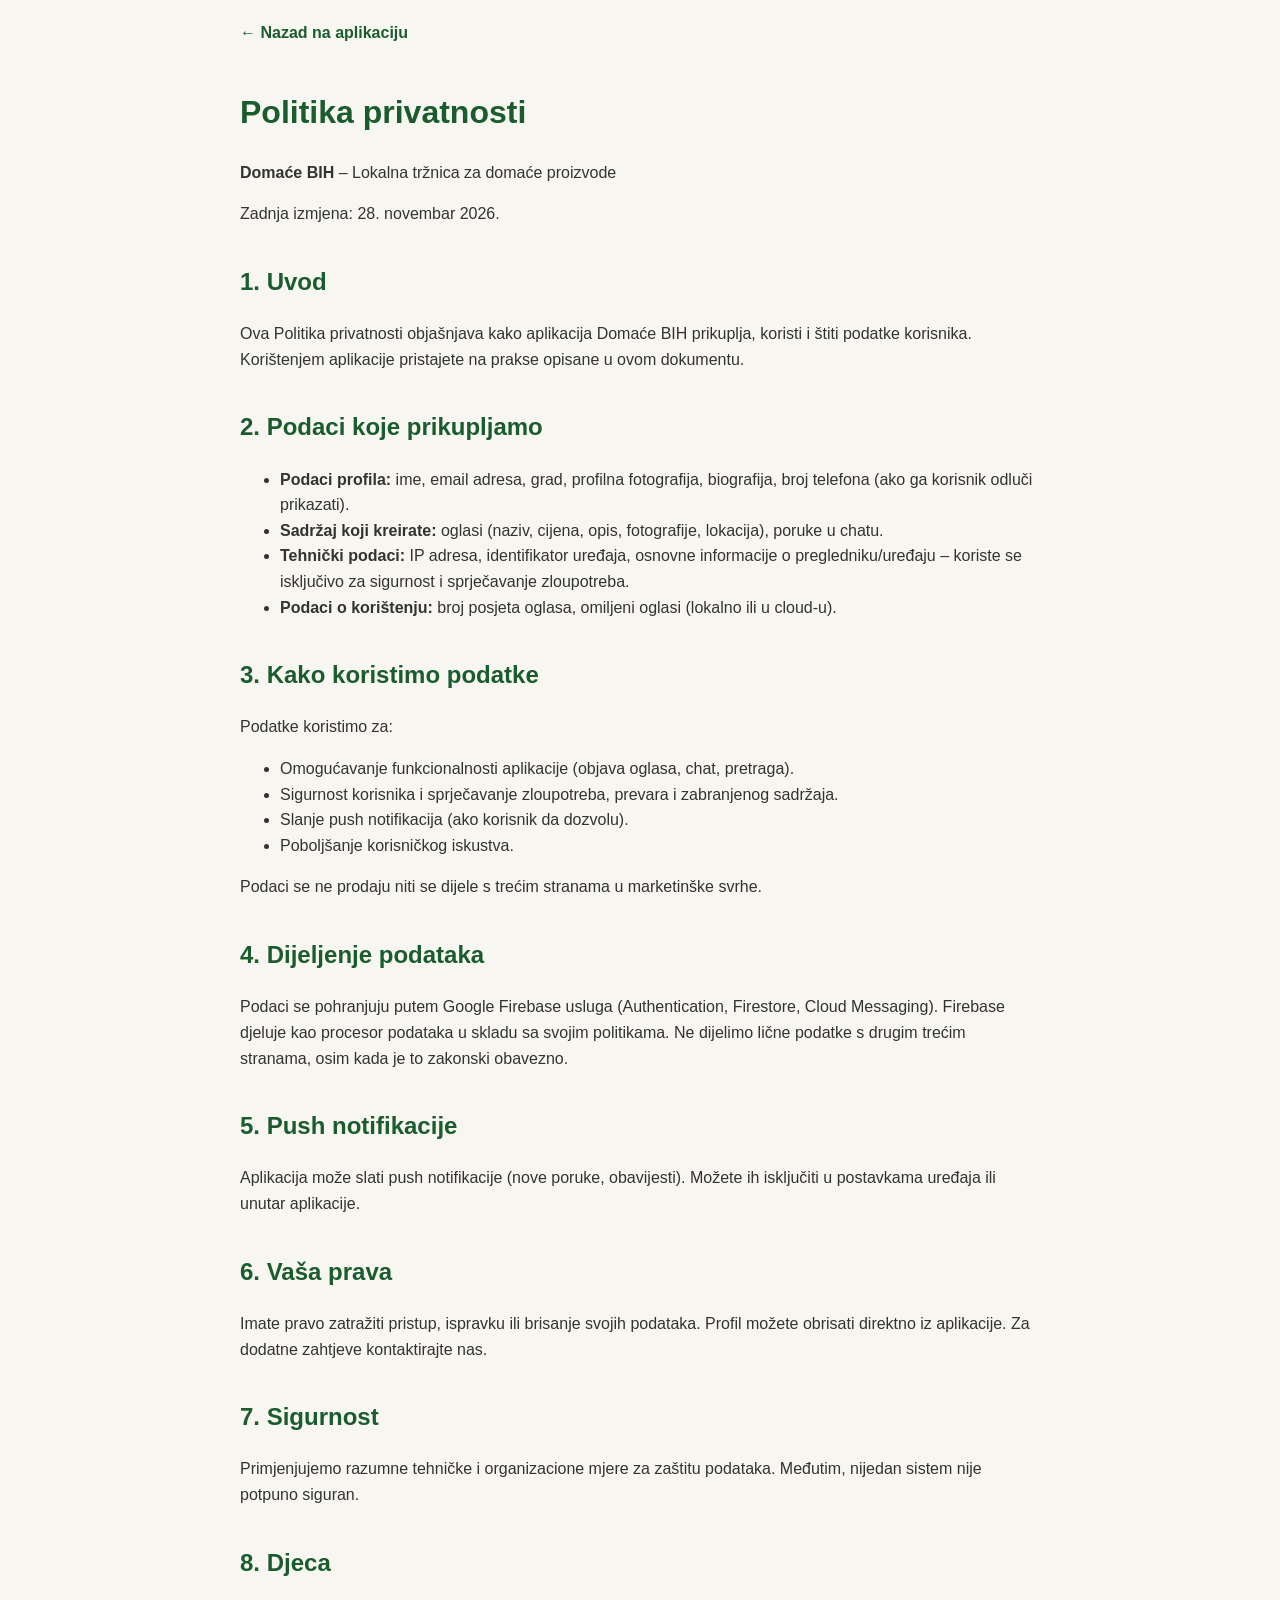
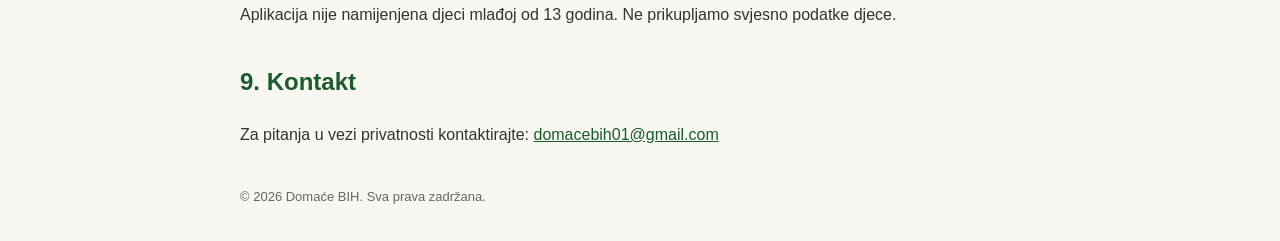
==== PrivacyPolicy.html @ c04f3327 "Add files via upload" ====
<!DOCTYPE html>
<html lang="bs">
<head>
<meta charset="UTF-8">
<meta name="viewport" content="width=device-width,initial-scale=1">
<title>Politika privatnosti - Domaće BIH</title>
<style>
body { font-family: Arial, sans-serif; line-height: 1.6; color: #333; max-width: 800px; margin: 0 auto; padding: 20px; background: #f8f6f0; }
h1 { color: #1a5c2e; }
h2 { color: #1a5c2e; margin-top: 1.5em; }
a { color: #1a5c2e; }
.back { display: inline-block; margin-bottom: 20px; color: #1a5c2e; text-decoration: none; font-weight: bold; }
</style>
</head>
<body>
<a href="./" class="back">← Nazad na aplikaciju</a>
<h1>Politika privatnosti</h1>
<p><strong>Domaće BIH</strong> – Lokalna tržnica za domaće proizvode</p>
<p>Zadnja izmjena: 28. novembar 2026.</p>

<h2>1. Uvod</h2>
<p>Ova Politika privatnosti objašnjava kako aplikacija Domaće BIH prikuplja, koristi i štiti podatke korisnika. Korištenjem aplikacije pristajete na prakse opisane u ovom dokumentu.</p>

<h2>2. Podaci koje prikupljamo</h2>
<ul>
<li><strong>Podaci profila:</strong> ime, email adresa, grad, profilna fotografija, biografija, broj telefona (ako ga korisnik odluči prikazati).</li>
<li><strong>Sadržaj koji kreirate:</strong> oglasi (naziv, cijena, opis, fotografije, lokacija), poruke u chatu.</li>
<li><strong>Tehnički podaci:</strong> IP adresa, identifikator uređaja, osnovne informacije o pregledniku/uređaju – koriste se isključivo za sigurnost i sprječavanje zloupotreba.</li>
<li><strong>Podaci o korištenju:</strong> broj posjeta oglasa, omiljeni oglasi (lokalno ili u cloud-u).</li>
</ul>

<h2>3. Kako koristimo podatke</h2>
<p>Podatke koristimo za:</p>
<ul>
<li>Omogućavanje funkcionalnosti aplikacije (objava oglasa, chat, pretraga).</li>
<li>Sigurnost korisnika i sprječavanje zloupotreba, prevara i zabranjenog sadržaja.</li>
<li>Slanje push notifikacija (ako korisnik da dozvolu).</li>
<li>Poboljšanje korisničkog iskustva.</li>
</ul>
<p>Podaci se ne prodaju niti se dijele s trećim stranama u marketinške svrhe.</p>

<h2>4. Dijeljenje podataka</h2>
<p>Podaci se pohranjuju putem Google Firebase usluga (Authentication, Firestore, Cloud Messaging). Firebase djeluje kao procesor podataka u skladu sa svojim politikama. Ne dijelimo lične podatke s drugim trećim stranama, osim kada je to zakonski obavezno.</p>

<h2>5. Push notifikacije</h2>
<p>Aplikacija može slati push notifikacije (nove poruke, obavijesti). Možete ih isključiti u postavkama uređaja ili unutar aplikacije.</p>

<h2>6. Vaša prava</h2>
<p>Imate pravo zatražiti pristup, ispravku ili brisanje svojih podataka. Profil možete obrisati direktno iz aplikacije. Za dodatne zahtjeve kontaktirajte nas.</p>

<h2>7. Sigurnost</h2>
<p>Primjenjujemo razumne tehničke i organizacione mjere za zaštitu podataka. Međutim, nijedan sistem nije potpuno siguran.</p>

<h2>8. Djeca</h2>
<p>Aplikacija nije namijenjena djeci mlađoj od 13 godina. Ne prikupljamo svjesno podatke djece.</p>

<h2>9. Kontakt</h2>
<p>Za pitanja u vezi privatnosti kontaktirajte: <a href="mailto:domacebih01@gmail.com">domacebih01@gmail.com</a></p>

<p style="margin-top:40px;font-size:13px;color:#666;">© 2026 Domaće BIH. Sva prava zadržana.</p>
</body>
</html>
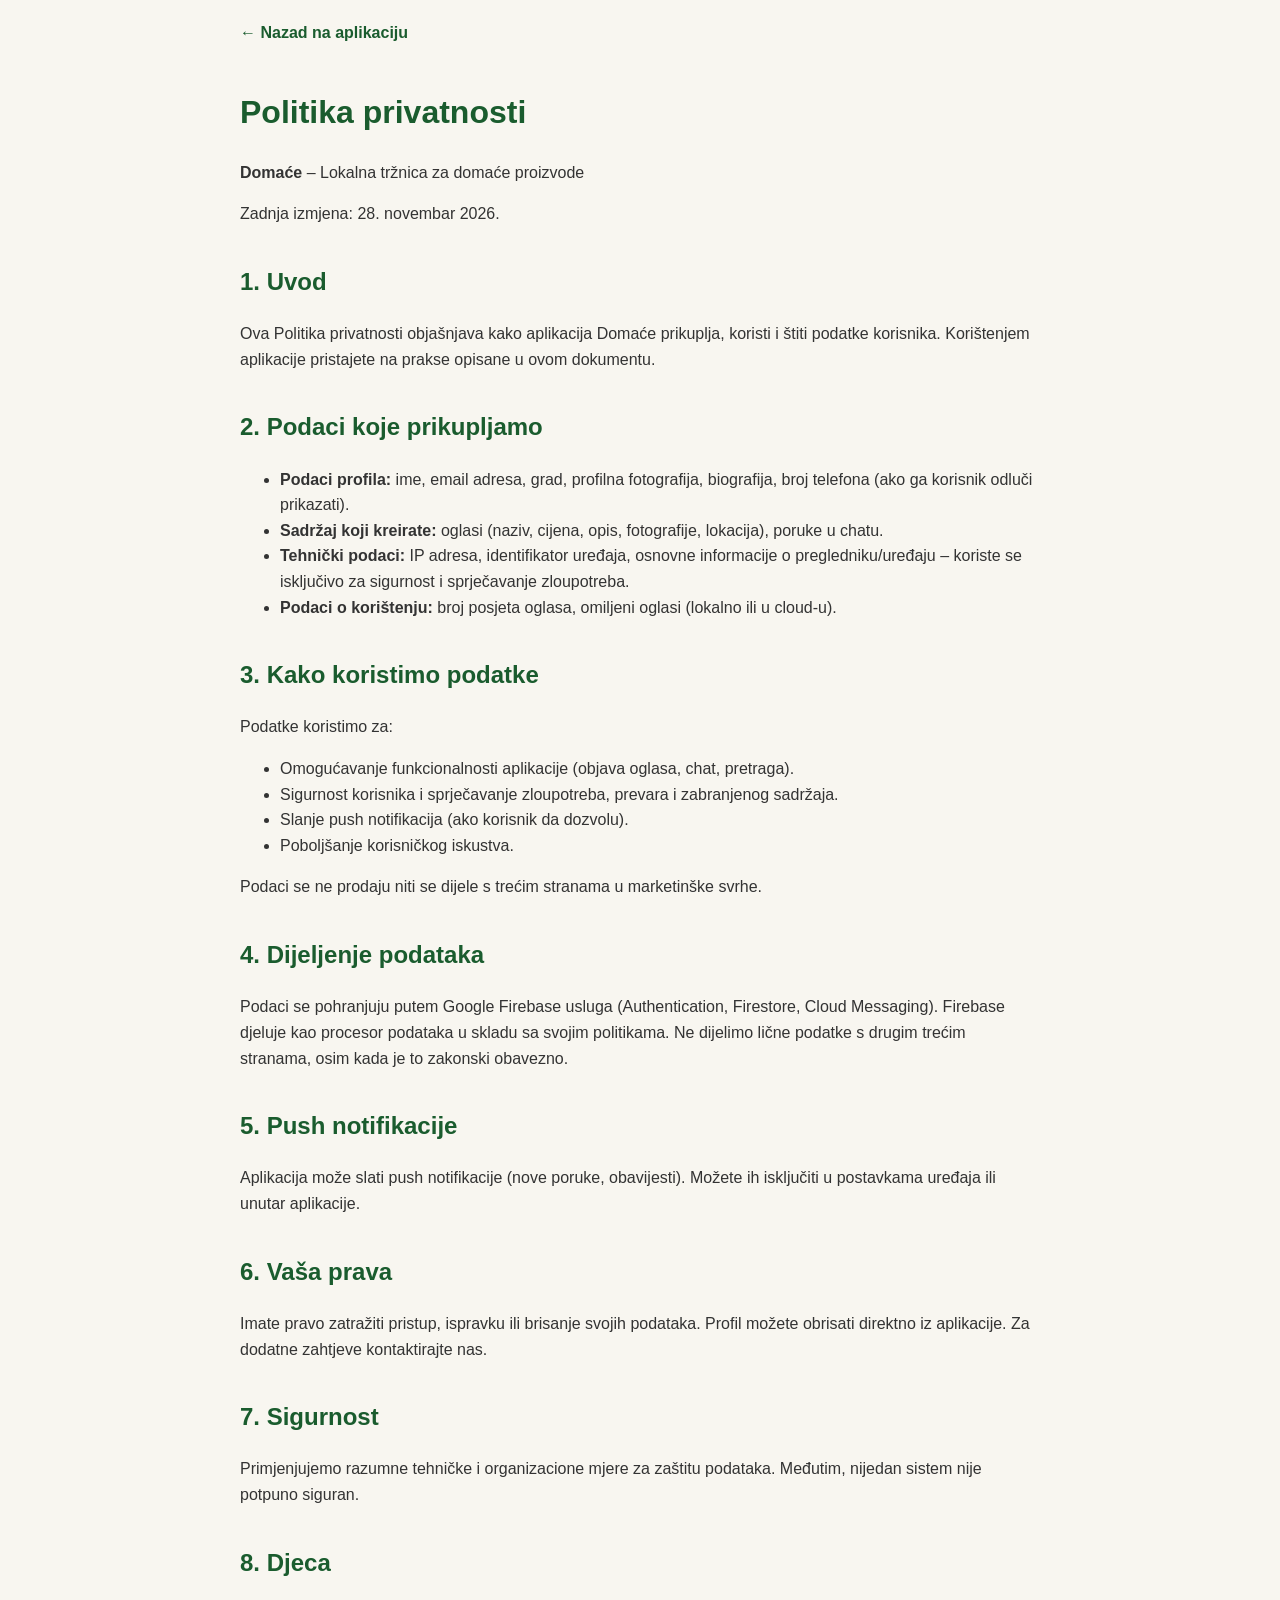
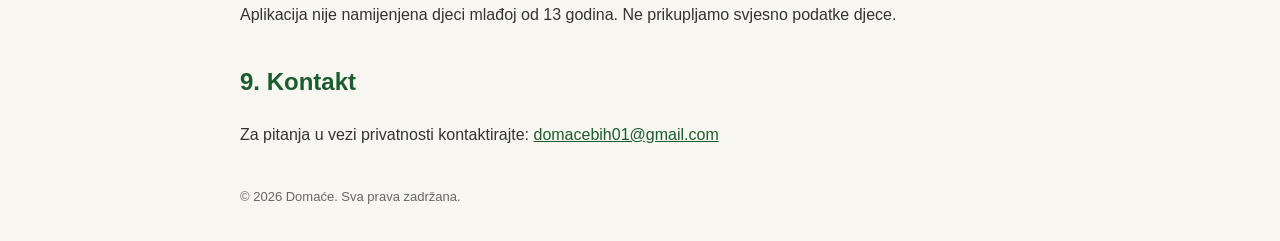
==== commit e7d18fc2: "Add files via upload" ====
--- a/PrivacyPolicy.html
+++ b/PrivacyPolicy.html
@@ -3,7 +3,7 @@
 <head>
 <meta charset="UTF-8">
 <meta name="viewport" content="width=device-width,initial-scale=1">
-<title>Politika privatnosti - Domaće BIH</title>
+<title>Politika privatnosti - Domaće</title>
 <style>
 body { font-family: Arial, sans-serif; line-height: 1.6; color: #333; max-width: 800px; margin: 0 auto; padding: 20px; background: #f8f6f0; }
 h1 { color: #1a5c2e; }
@@ -15,11 +15,11 @@
 <body>
 <a href="./" class="back">← Nazad na aplikaciju</a>
 <h1>Politika privatnosti</h1>
-<p><strong>Domaće BIH</strong> – Lokalna tržnica za domaće proizvode</p>
+<p><strong>Domaće</strong> – Lokalna tržnica za domaće proizvode</p>
 <p>Zadnja izmjena: 28. novembar 2026.</p>
 
 <h2>1. Uvod</h2>
-<p>Ova Politika privatnosti objašnjava kako aplikacija Domaće BIH prikuplja, koristi i štiti podatke korisnika. Korištenjem aplikacije pristajete na prakse opisane u ovom dokumentu.</p>
+<p>Ova Politika privatnosti objašnjava kako aplikacija Domaće prikuplja, koristi i štiti podatke korisnika. Korištenjem aplikacije pristajete na prakse opisane u ovom dokumentu.</p>
 
 <h2>2. Podaci koje prikupljamo</h2>
 <ul>
@@ -57,6 +57,6 @@
 <h2>9. Kontakt</h2>
 <p>Za pitanja u vezi privatnosti kontaktirajte: <a href="mailto:domacebih01@gmail.com">domacebih01@gmail.com</a></p>
 
-<p style="margin-top:40px;font-size:13px;color:#666;">© 2026 Domaće BIH. Sva prava zadržana.</p>
+<p style="margin-top:40px;font-size:13px;color:#666;">© 2026 Domaće. Sva prava zadržana.</p>
 </body>
 </html>
